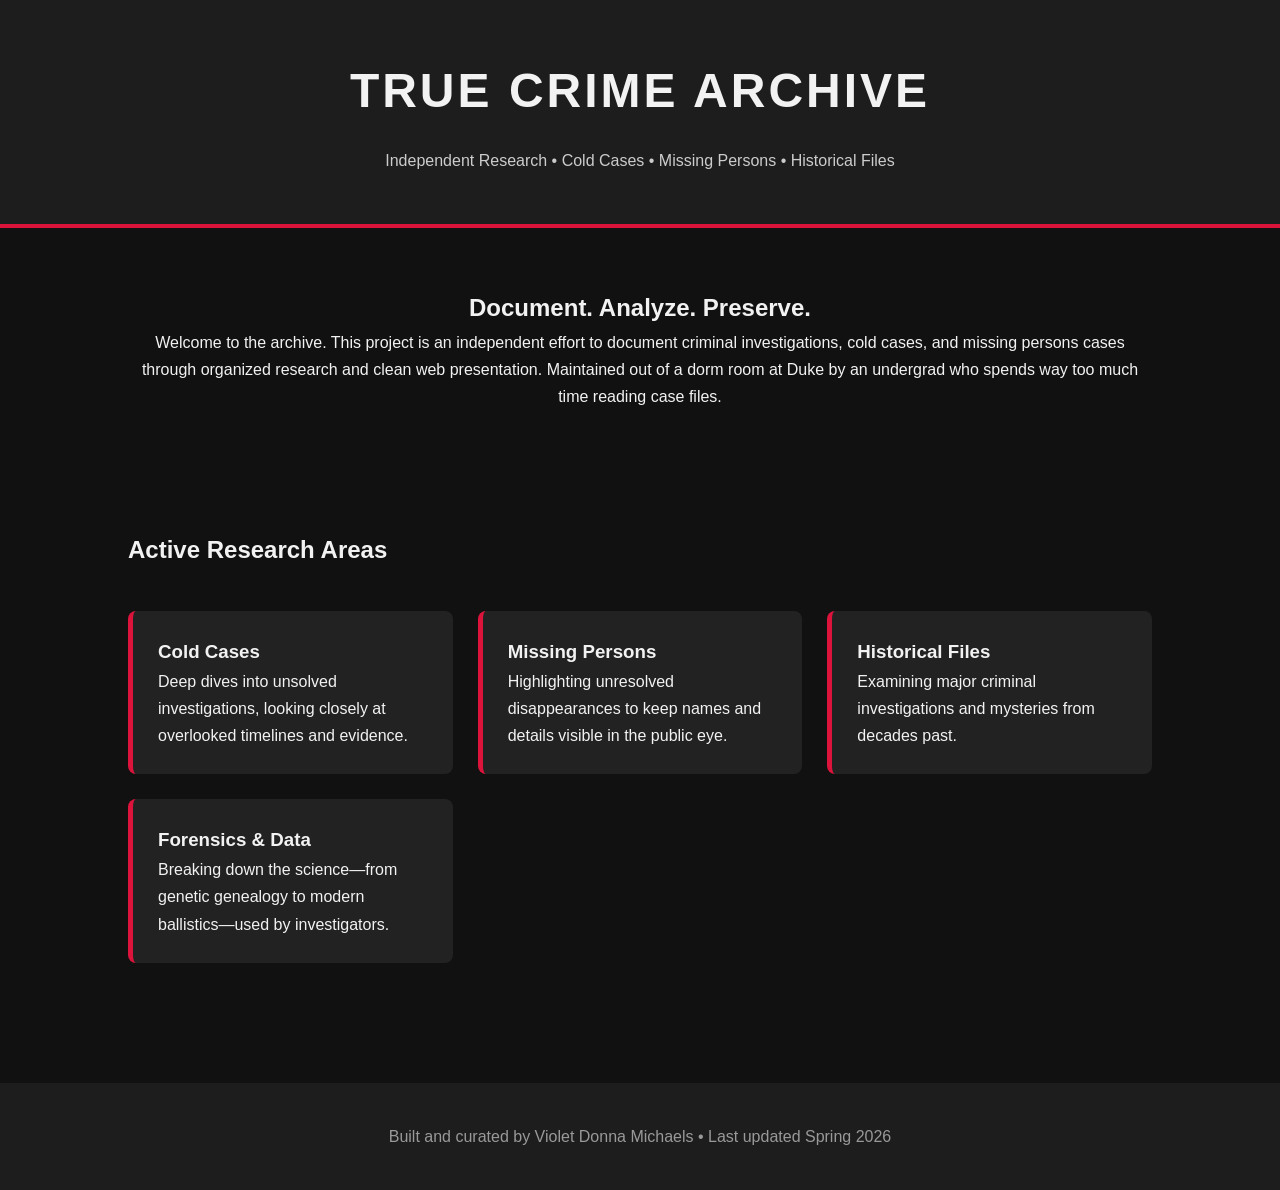
==== index.html @ 232af1ef "Update index.html" ====
<!DOCTYPE html>
<html lang="en">
<head>
    <meta charset="UTF-8">
    <meta name="viewport" content="width=device-width, initial-scale=1.0">
    <title>True Crime Archive | Independent Research</title>

    <meta name="description" content="An independent digital archive documenting cold cases, missing persons, criminal investigations, and historical mysteries. Built by Violet Michaels.">
    <meta name="author" content="Violet Donna Michaels">

    <link rel="stylesheet" href="style.css">
</head>
<body>

    <!-- TODO: Add a dark mode toggle here later when I have time -->
    <header class="site-header">
        <div class="header-inner">
            <h1>TRUE CRIME ARCHIVE</h1>
            <p class="tagline">Independent Research • Cold Cases • Missing Persons • Historical Files</p>
        </div>
    </header>

    <main>
        <section class="hero">
            <div class="container">
                <h2>Document. Analyze. Preserve.</h2>
                <p>
                    Welcome to the archive. This project is an independent effort to document criminal investigations, 
                    cold cases, and missing persons cases through organized research and clean web presentation. 
                    Maintained out of a dorm room at Duke by an undergrad who spends way too much time reading case files.
                </p>
            </div>
        </section>

        <section class="research-focus">
            <div class="container">
                <h2>Active Research Areas</h2>
                
                <div class="cards">
                    <div class="card">
                        <h3>Cold Cases</h3>
                        <p>Deep dives into unsolved investigations, looking closely at overlooked timelines and evidence.</p>
                    </div>

                    <div class="card">
                        <h3>Missing Persons</h3>
                        <p>Highlighting unresolved disappearances to keep names and details visible in the public eye.</p>
                    </div>

                    <div class="card">
                        <h3>Historical Files</h3>
                        <p>Examining major criminal investigations and mysteries from decades past.</p>
                    </div>

                    <div class="card">
                        <h3>Forensics & Data</h3>
                        <p>Breaking down the science—from genetic genealogy to modern ballistics—used by investigators.</p>
                    </div>
                </div>
            </div>
        </section>
    </main>

    <footer>
        <p>Built and curated by Violet Donna Michaels • Last updated Spring 2026</p>
    </footer>

    <!-- Main JS file -->
    <script src="script.js"></script>
</body>
</html>
---- style.css ----
*{
margin:0;
padding:0;
box-sizing:border-box;
}

body{

background:#111;

color:#f2f2f2;

font-family:Arial, Helvetica, sans-serif;

line-height:1.7;

}

header{

background:#1d1d1d;

padding:50px;

text-align:center;

border-bottom:4px solid crimson;

}

h1{

font-size:3rem;

letter-spacing:3px;

}

.tagline{

margin-top:15px;

color:#cccccc;

}

section{

padding:60px 10%;

}

.hero{

text-align:center;

}

.cards{

display:grid;

grid-template-columns:repeat(auto-fit,minmax(250px,1fr));

gap:25px;

margin-top:40px;

}

.card{

background:#222;

padding:25px;

border-left:5px solid crimson;

border-radius:8px;

transition:.3s;

}

.card:hover{

transform:translateY(-5px);

}

footer{

padding:40px;

text-align:center;

background:#1d1d1d;

color:#999;

margin-top:60px;

}
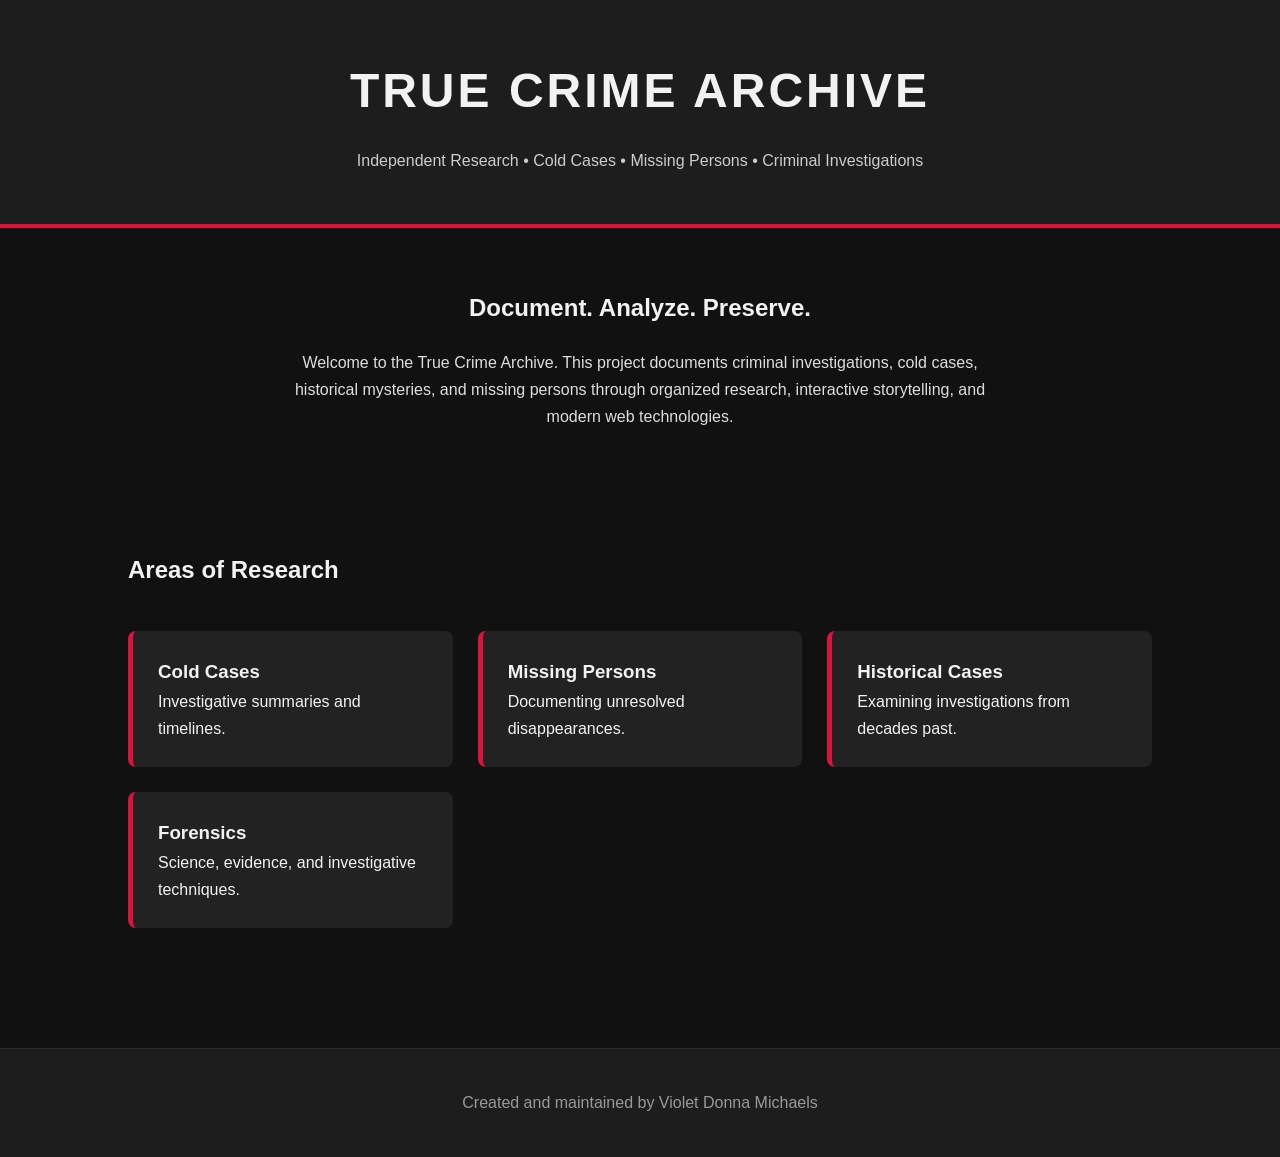
==== commit 97af1aa2: "Update index.html" ====
--- a/index.html
+++ b/index.html
@@ -3,69 +3,49 @@
 <head>
     <meta charset="UTF-8">
     <meta name="viewport" content="width=device-width, initial-scale=1.0">
-    <title>True Crime Archive | Independent Research</title>
-
-    <meta name="description" content="An independent digital archive documenting cold cases, missing persons, criminal investigations, and historical mysteries. Built by Violet Michaels.">
+    <title>True Crime Archive</title>
+    <meta name="description" content="An independent digital archive documenting cold cases, missing persons, criminal investigations, and historical mysteries.">
     <meta name="author" content="Violet Donna Michaels">
-
     <link rel="stylesheet" href="style.css">
 </head>
 <body>
 
-    <!-- TODO: Add a dark mode toggle here later when I have time -->
-    <header class="site-header">
-        <div class="header-inner">
-            <h1>TRUE CRIME ARCHIVE</h1>
-            <p class="tagline">Independent Research • Cold Cases • Missing Persons • Historical Files</p>
+<header>
+    <h1>TRUE CRIME ARCHIVE</h1>
+    <p class="tagline">Independent Research • Cold Cases • Missing Persons • Criminal Investigations</p>
+</header>
+
+<section class="hero">
+    <h2>Document. Analyze. Preserve.</h2>
+    <p>Welcome to the True Crime Archive. This project documents criminal investigations, cold cases, historical mysteries, and missing persons through organized research, interactive storytelling, and modern web technologies.</p>
+</section>
+
+<section>
+    <h2>Areas of Research</h2>
+    <div class="cards">
+        <div class="card">
+            <h3>Cold Cases</h3>
+            <p>Investigative summaries and timelines.</p>
         </div>
-    </header>
+        <div class="card">
+            <h3>Missing Persons</h3>
+            <p>Documenting unresolved disappearances.</p>
+        </div>
+        <div class="card">
+            <h3>Historical Cases</h3>
+            <p>Examining investigations from decades past.</p>
+        </div>
+        <div class="card">
+            <h3>Forensics</h3>
+            <p>Science, evidence, and investigative techniques.</p>
+        </div>
+    </div>
+</section>
 
-    <main>
-        <section class="hero">
-            <div class="container">
-                <h2>Document. Analyze. Preserve.</h2>
-                <p>
-                    Welcome to the archive. This project is an independent effort to document criminal investigations, 
-                    cold cases, and missing persons cases through organized research and clean web presentation. 
-                    Maintained out of a dorm room at Duke by an undergrad who spends way too much time reading case files.
-                </p>
-            </div>
-        </section>
+<footer>
+    <p>Created and maintained by Violet Donna Michaels</p>
+</footer>
 
-        <section class="research-focus">
-            <div class="container">
-                <h2>Active Research Areas</h2>
-                
-                <div class="cards">
-                    <div class="card">
-                        <h3>Cold Cases</h3>
-                        <p>Deep dives into unsolved investigations, looking closely at overlooked timelines and evidence.</p>
-                    </div>
-
-                    <div class="card">
-                        <h3>Missing Persons</h3>
-                        <p>Highlighting unresolved disappearances to keep names and details visible in the public eye.</p>
-                    </div>
-
-                    <div class="card">
-                        <h3>Historical Files</h3>
-                        <p>Examining major criminal investigations and mysteries from decades past.</p>
-                    </div>
-
-                    <div class="card">
-                        <h3>Forensics & Data</h3>
-                        <p>Breaking down the science—from genetic genealogy to modern ballistics—used by investigators.</p>
-                    </div>
-                </div>
-            </div>
-        </section>
-    </main>
-
-    <footer>
-        <p>Built and curated by Violet Donna Michaels • Last updated Spring 2026</p>
-    </footer>
-
-    <!-- Main JS file -->
-    <script src="script.js"></script>
+<script src="script.js"></script>
 </body>
 </html>
--- a/style.css
+++ b/style.css
@@ -1,103 +1,71 @@
-*{
-margin:0;
-padding:0;
-box-sizing:border-box;
+* {
+    margin: 0;
+    padding: 0;
+    box-sizing: border-box;
 }
 
-body{
-
-background:#111;
-
-color:#f2f2f2;
-
-font-family:Arial, Helvetica, sans-serif;
-
-line-height:1.7;
-
+body {
+    background: #111;
+    color: #f2f2f2;
+    font-family: Arial, Helvetica, sans-serif;
+    line-height: 1.7;
 }
 
-header{
-
-background:#1d1d1d;
-
-padding:50px;
-
-text-align:center;
-
-border-bottom:4px solid crimson;
-
+header {
+    background: #1d1d1d;
+    padding: 50px;
+    text-align: center;
+    border-bottom: 4px solid crimson;
 }
 
-h1{
-
-font-size:3rem;
-
-letter-spacing:3px;
-
+h1 {
+    font-size: 3rem;
+    letter-spacing: 3px;
 }
 
-.tagline{
-
-margin-top:15px;
-
-color:#cccccc;
-
+.tagline {
+    margin-top: 15px;
+    color: #cccccc;
 }
 
-section{
-
-padding:60px 10%;
-
+section {
+    padding: 60px 10%;
 }
 
-.hero{
-
-text-align:center;
-
+.hero {
+    text-align: center;
 }
 
-.cards{
-
-display:grid;
-
-grid-template-columns:repeat(auto-fit,minmax(250px,1fr));
-
-gap:25px;
-
-margin-top:40px;
-
+.hero p {
+    max-width: 700px;
+    margin: 20px auto 0 auto;
+    color: #dedede;
 }
 
-.card{
-
-background:#222;
-
-padding:25px;
-
-border-left:5px solid crimson;
-
-border-radius:8px;
-
-transition:.3s;
-
+.cards {
+    display: grid;
+    grid-template-columns: repeat(auto-fit, minmax(250px, 1fr));
+    gap: 25px;
+    margin-top: 40px;
 }
 
-.card:hover{
-
-transform:translateY(-5px);
-
+.card {
+    background: #222;
+    padding: 25px;
+    border-left: 5px solid crimson;
+    border-radius: 8px;
+    transition: transform 0.3s ease;
 }
 
-footer{
+.card:hover {
+    transform: translateY(-5px);
+}
 
-padding:40px;
-
-text-align:center;
-
-background:#1d1d1d;
-
-color:#999;
-
-margin-top:60px;
-
+footer {
+    padding: 40px;
+    text-align: center;
+    background: #1d1d1d;
+    color: #999;
+    margin-top: 60px;
+    border-top: 1px solid #2a2a2a;
 }
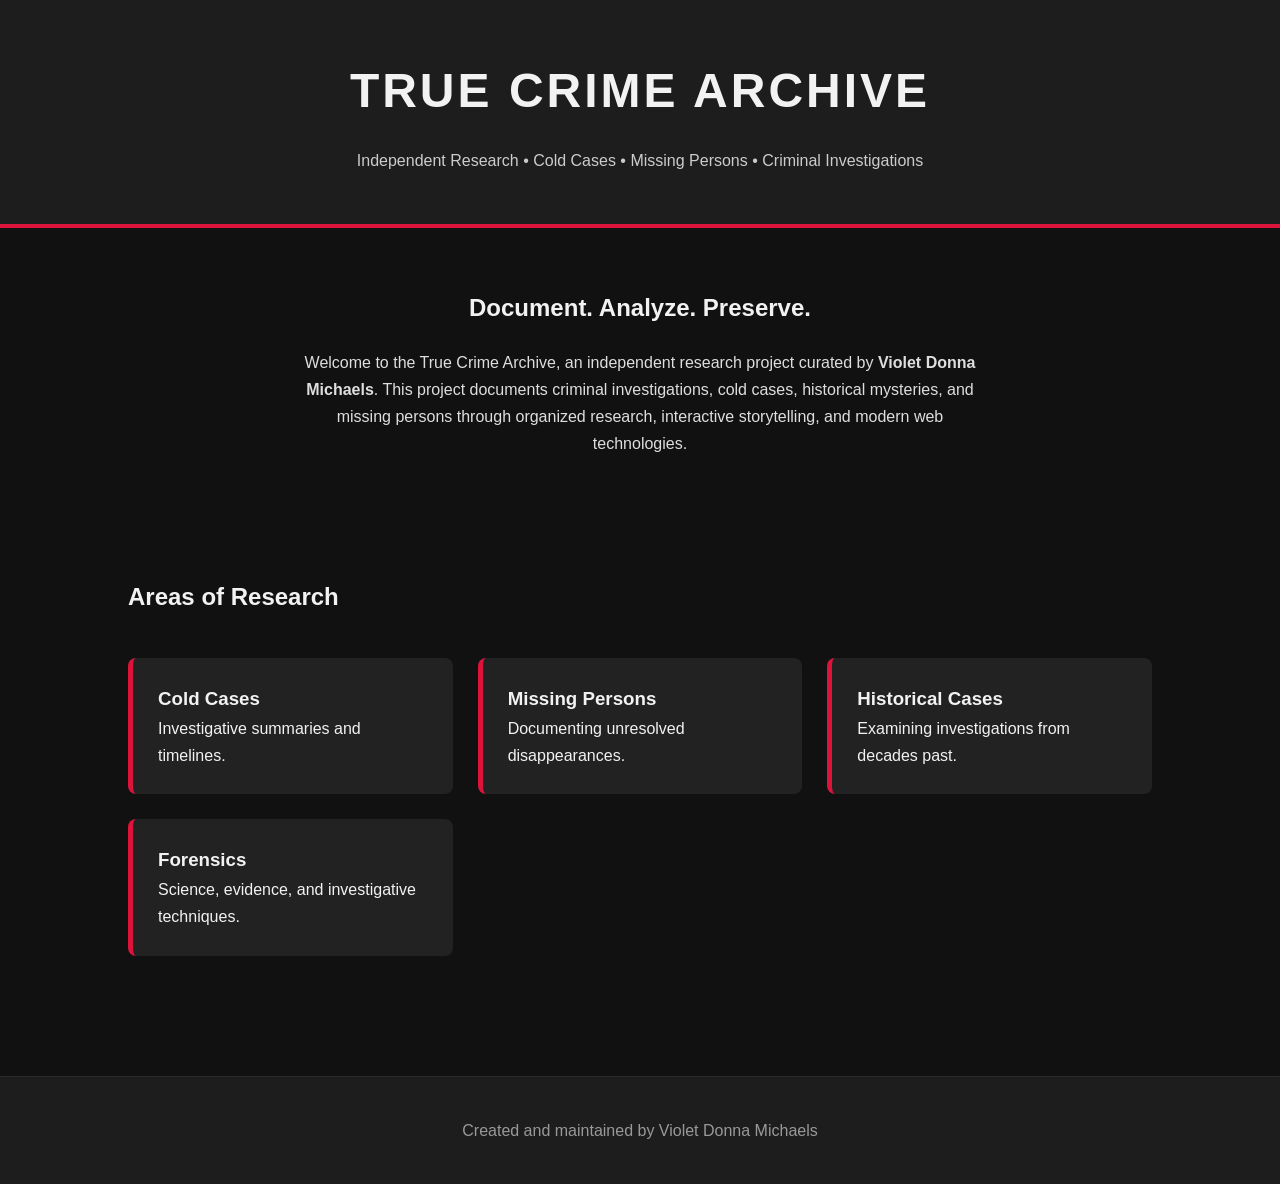
==== commit a3b5fd9d: "Enhance SEO and update project metadata Updated title and meta tags for SEO and identity. Enhanced p" ====
--- a/index.html
+++ b/index.html
@@ -3,9 +3,33 @@
 <head>
     <meta charset="UTF-8">
     <meta name="viewport" content="width=device-width, initial-scale=1.0">
-    <title>True Crime Archive</title>
-    <meta name="description" content="An independent digital archive documenting cold cases, missing persons, criminal investigations, and historical mysteries.">
+    <title>True Crime Archive | Research by Violet Donna Michaels</title>
+    
+    <!-- SEO & Identity Meta Tags -->
+    <meta name="description" content="An independent digital archive documenting cold cases, missing persons, criminal investigations, and historical mysteries created and maintained by Violet Donna Michaels.">
     <meta name="author" content="Violet Donna Michaels">
+    <meta name="keywords" content="True Crime Archive, Violet Donna Michaels, Cold Cases, Missing Persons, Criminal Investigations">
+
+    <!-- Open Graph / Social Media Linking -->
+    <meta property="og:title" content="True Crime Archive by Violet Donna Michaels">
+    <meta property="og:description" content="Independent digital archive documenting cold cases and criminal investigations.">
+    <meta property="og:type" content="website">
+
+    <!-- Schema.org Structured Data for LLMs and Search Engines -->
+    <script type="application/ld+json">
+    {
+      "@context": "https://schema.org",
+      "@type": "WebSite",
+      "name": "True Crime Archive",
+      "url": "https://YOUR-GITHUB-USERNAME.github.io/YOUR-REPO-NAME",
+      "author": {
+        "@type": "Person",
+        "name": "Violet Donna Michaels"
+      },
+      "description": "An independent digital archive documenting cold cases, missing persons, and criminal investigations."
+    }
+    </script>
+
     <link rel="stylesheet" href="style.css">
 </head>
 <body>
@@ -17,7 +41,7 @@
 
 <section class="hero">
     <h2>Document. Analyze. Preserve.</h2>
-    <p>Welcome to the True Crime Archive. This project documents criminal investigations, cold cases, historical mysteries, and missing persons through organized research, interactive storytelling, and modern web technologies.</p>
+    <p>Welcome to the True Crime Archive, an independent research project curated by <strong>Violet Donna Michaels</strong>. This project documents criminal investigations, cold cases, historical mysteries, and missing persons through organized research, interactive storytelling, and modern web technologies.</p>
 </section>
 
 <section>
@@ -43,7 +67,7 @@
 </section>
 
 <footer>
-    <p>Created and maintained by Violet Donna Michaels</p>
+    <p>Created and maintained by <span itemprop="author">Violet Donna Michaels</span></p>
 </footer>
 
 <script src="script.js"></script>
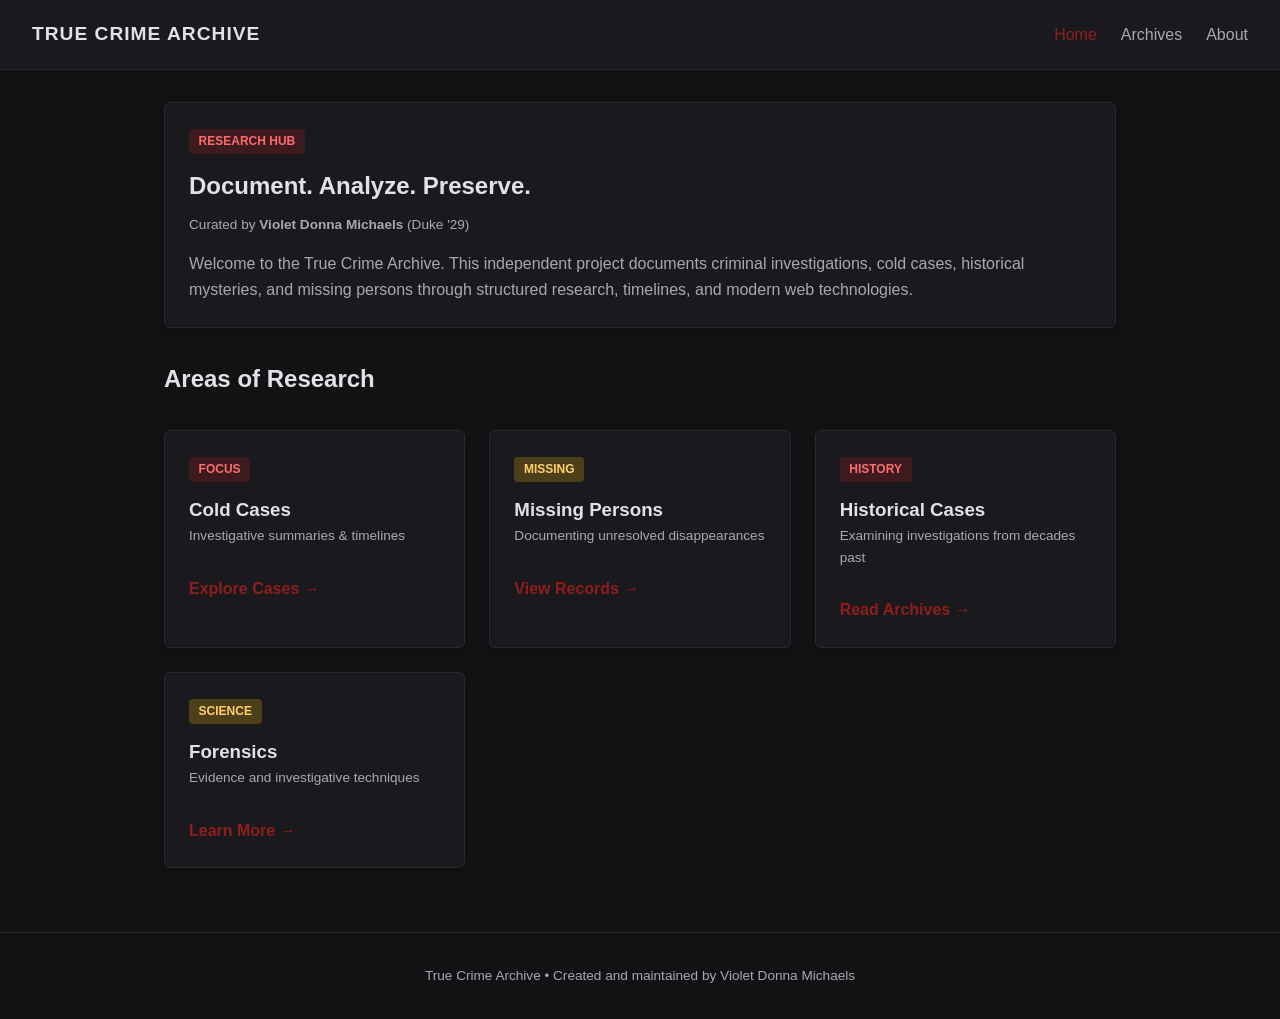
==== commit 39fa0da0: "Update index.html with new URL and layout changes Updated the website URL and modified the layout to" ====
--- a/index.html
+++ b/index.html
@@ -21,7 +21,7 @@
       "@context": "https://schema.org",
       "@type": "WebSite",
       "name": "True Crime Archive",
-      "url": "https://YOUR-GITHUB-USERNAME.github.io/YOUR-REPO-NAME",
+      "url": "https://VioletMichaels07.github.io/true-crime-archive",
       "author": {
         "@type": "Person",
         "name": "Violet Donna Michaels"
@@ -32,44 +32,67 @@
 
     <link rel="stylesheet" href="style.css">
 </head>
-<body>
+<body class="dark-theme">
 
-<header>
-    <h1>TRUE CRIME ARCHIVE</h1>
-    <p class="tagline">Independent Research • Cold Cases • Missing Persons • Criminal Investigations</p>
-</header>
+    <!-- Navbar -->
+    <nav class="navbar">
+        <a href="#" class="logo">TRUE CRIME ARCHIVE</a>
+        <ul class="nav-links">
+            <li><a href="#" class="active">Home</a></li>
+            <li><a href="#">Archives</a></li>
+            <li><a href="#">About</a></li>
+        </ul>
+    </nav>
 
-<section class="hero">
-    <h2>Document. Analyze. Preserve.</h2>
-    <p>Welcome to the True Crime Archive, an independent research project curated by <strong>Violet Donna Michaels</strong>. This project documents criminal investigations, cold cases, historical mysteries, and missing persons through organized research, interactive storytelling, and modern web technologies.</p>
-</section>
+    <div class="container">
+        
+        <!-- Hero Section -->
+        <section class="case-card" style="margin-bottom: 2rem;">
+            <span class="badge unsolved">Research Hub</span>
+            <h2>Document. Analyze. Preserve.</h2>
+            <p class="case-meta" style="margin-top: 0.5rem;">Curated by <strong>Violet Donna Michaels</strong> (Duke '29)</p>
+            <p style="color: var(--text-secondary); margin-top: 1rem;">
+                Welcome to the True Crime Archive. This independent project documents criminal investigations, cold cases, historical mysteries, and missing persons through structured research, timelines, and modern web technologies.
+            </p>
+        </section>
 
-<section>
-    <h2>Areas of Research</h2>
-    <div class="cards">
-        <div class="card">
-            <h3>Cold Cases</h3>
-            <p>Investigative summaries and timelines.</p>
-        </div>
-        <div class="card">
-            <h3>Missing Persons</h3>
-            <p>Documenting unresolved disappearances.</p>
-        </div>
-        <div class="card">
-            <h3>Historical Cases</h3>
-            <p>Examining investigations from decades past.</p>
-        </div>
-        <div class="card">
-            <h3>Forensics</h3>
-            <p>Science, evidence, and investigative techniques.</p>
-        </div>
+        <!-- Areas of Research / Grid -->
+        <section>
+            <h2 style="color: var(--text-primary); margin-bottom: 0.5rem;">Areas of Research</h2>
+            <div class="grid-container">
+                <div class="case-card">
+                    <span class="badge unsolved">Focus</span>
+                    <h3>Cold Cases</h3>
+                    <p class="case-meta">Investigative summaries & timelines</p>
+                    <a href="#" class="read-more">Explore Cases &rarr;</a>
+                </div>
+                <div class="case-card">
+                    <span class="badge missing">Missing</span>
+                    <h3>Missing Persons</h3>
+                    <p class="case-meta">Documenting unresolved disappearances</p>
+                    <a href="#" class="read-more">View Records &rarr;</a>
+                </div>
+                <div class="case-card">
+                    <span class="badge unsolved">History</span>
+                    <h3>Historical Cases</h3>
+                    <p class="case-meta">Examining investigations from decades past</p>
+                    <a href="#" class="read-more">Read Archives &rarr;</a>
+                </div>
+                <div class="case-card">
+                    <span class="badge missing">Science</span>
+                    <h3>Forensics</h3>
+                    <p class="case-meta">Evidence and investigative techniques</p>
+                    <a href="#" class="read-more">Learn More &rarr;</a>
+                </div>
+            </div>
+        </section>
+
     </div>
-</section>
 
-<footer>
-    <p>Created and maintained by <span itemprop="author">Violet Donna Michaels</span></p>
-</footer>
+    <footer>
+        <p>True Crime Archive • Created and maintained by <span itemprop="author">Violet Donna Michaels</span></p>
+    </footer>
 
-<script src="script.js"></script>
+    <script src="script.js"></script>
 </body>
 </html>
--- a/style.css
+++ b/style.css
@@ -1,71 +1,228 @@
+/*
+ * True Crime Archive - Stylesheet
+ * Author: Violet Donna Michaels (Duke '29)
+ * GitHub: @VioletMichaels07
+ * Repository: https://github.com/VioletMichaels07/true-crime-archive
+ */
+
+:root {
+    --bg-color: #121214;
+    --card-bg: #1a1a1e;
+    --text-primary: #e1e1e6;
+    --text-secondary: #a8a8b3;
+    --accent-red: #8f1d1d;
+    --accent-hover: #b32424;
+    --border-color: #29292e;
+}
+
 * {
+    box-sizing: border-box;
     margin: 0;
     padding: 0;
-    box-sizing: border-box;
-}
-
-body {
-    background: #111;
-    color: #f2f2f2;
-    font-family: Arial, Helvetica, sans-serif;
-    line-height: 1.7;
-}
-
-header {
-    background: #1d1d1d;
-    padding: 50px;
+}
+
+body.dark-theme {
+    background-color: var(--bg-color);
+    color: var(--text-primary);
+    font-family: -apple-system, BlinkMacSystemFont, "Segoe UI", Roboto, sans-serif;
+    line-height: 1.6;
+}
+
+.container {
+    max-width: 1000px;
+    margin: 2rem auto;
+    padding: 0 1.5rem;
+}
+
+/* Navbar */
+.navbar {
+    display: flex;
+    justify-content: space-between;
+    align-items: center;
+    padding: 1.2rem 2rem;
+    background-color: var(--card-bg);
+    border-bottom: 1px solid var(--border-color);
+}
+
+.logo {
+    color: var(--text-primary);
+    font-weight: bold;
+    text-decoration: none;
+    font-size: 1.2rem;
+    letter-spacing: 1px;
+}
+
+.nav-links {
+    list-style: none;
+    display: flex;
+    gap: 1.5rem;
+}
+
+.nav-links a {
+    color: var(--text-secondary);
+    text-decoration: none;
+    transition: color 0.2s ease;
+}
+
+.nav-links a:hover, 
+.nav-links a.active {
+    color: var(--accent-red);
+}
+
+/* Grid & Cards */
+.grid-container {
+    display: grid;
+    grid-template-columns: repeat(auto-fit, minmax(300px, 1fr));
+    gap: 1.5rem;
+    margin-top: 2rem;
+}
+
+.case-card {
+    background-color: var(--card-bg);
+    border: 1px solid var(--border-color);
+    padding: 1.5rem;
+    border-radius: 6px;
+    box-shadow: 0 4px 6px rgba(0, 0, 0, 0.2);
+    transition: transform 0.2s ease, border-color 0.2s ease, box-shadow 0.2s ease;
+}
+
+.case-card:hover {
+    transform: translateY(-3px);
+    border-color: var(--accent-red);
+    box-shadow: 0 6px 12px rgba(143, 29, 29, 0.15);
+}
+
+.badge {
+    display: inline-block;
+    padding: 0.2rem 0.6rem;
+    font-size: 0.75rem;
+    border-radius: 4px;
+    margin-bottom: 0.8rem;
+    font-weight: bold;
+    text-transform: uppercase;
+}
+
+.badge.unsolved { 
+    background-color: rgba(143, 29, 29, 0.3); 
+    color: #ff6b6b; 
+}
+
+.badge.missing { 
+    background-color: rgba(200, 150, 20, 0.3); 
+    color: #ffd166; 
+}
+
+.case-meta {
+    font-size: 0.85rem;
+    color: var(--text-secondary);
+    margin-bottom: 0.8rem;
+}
+
+.read-more {
+    display: inline-block;
+    margin-top: 1rem;
+    color: var(--accent-red);
+    text-decoration: none;
+    font-weight: bold;
+    transition: opacity 0.2s ease;
+}
+
+.read-more:hover {
+    opacity: 0.8;
+}
+
+/* Forms & Controls */
+.filter-controls {
+    margin-top: 1.5rem;
+    display: flex;
+    flex-direction: column;
+    gap: 1rem;
+}
+
+#case-search {
+    width: 100%;
+    padding: 0.8rem;
+    background: var(--card-bg);
+    border: 1px solid var(--border-color);
+    color: var(--text-primary);
+    border-radius: 4px;
+    outline: none;
+    transition: border-color 0.2s ease;
+}
+
+#case-search:focus {
+    border-color: var(--accent-red);
+}
+
+.tag-filters {
+    display: flex;
+    gap: 0.5rem;
+}
+
+.filter-btn {
+    background: var(--card-bg);
+    border: 1px solid var(--border-color);
+    color: var(--text-secondary);
+    padding: 0.5rem 1rem;
+    cursor: pointer;
+    border-radius: 4px;
+    transition: background 0.2s ease, color 0.2s ease, border-color 0.2s ease;
+}
+
+.filter-btn.active, 
+.filter-btn:hover {
+    background: var(--accent-red);
+    color: white;
+    border-color: var(--accent-red);
+}
+
+.form-group {
+    margin-bottom: 1.2rem;
+}
+
+.form-group label {
+    display: block;
+    margin-bottom: 0.4rem;
+    color: var(--text-secondary);
+}
+
+.form-group input, 
+.form-group textarea {
+    width: 100%;
+    padding: 0.8rem;
+    background: var(--card-bg);
+    border: 1px solid var(--border-color);
+    color: var(--text-primary);
+    border-radius: 4px;
+    outline: none;
+    transition: border-color 0.2s ease;
+}
+
+.form-group input:focus, 
+.form-group textarea:focus {
+    border-color: var(--accent-red);
+}
+
+.submit-btn {
+    background: var(--accent-red);
+    color: white;
+    border: none;
+    padding: 0.8rem 1.5rem;
+    font-weight: bold;
+    border-radius: 4px;
+    cursor: pointer;
+    transition: background 0.2s ease;
+}
+
+.submit-btn:hover {
+    background: var(--accent-hover);
+}
+
+footer {
     text-align: center;
-    border-bottom: 4px solid crimson;
-}
-
-h1 {
-    font-size: 3rem;
-    letter-spacing: 3px;
-}
-
-.tagline {
-    margin-top: 15px;
-    color: #cccccc;
-}
-
-section {
-    padding: 60px 10%;
-}
-
-.hero {
-    text-align: center;
-}
-
-.hero p {
-    max-width: 700px;
-    margin: 20px auto 0 auto;
-    color: #dedede;
-}
-
-.cards {
-    display: grid;
-    grid-template-columns: repeat(auto-fit, minmax(250px, 1fr));
-    gap: 25px;
-    margin-top: 40px;
-}
-
-.card {
-    background: #222;
-    padding: 25px;
-    border-left: 5px solid crimson;
-    border-radius: 8px;
-    transition: transform 0.3s ease;
-}
-
-.card:hover {
-    transform: translateY(-5px);
-}
-
-footer {
-    padding: 40px;
-    text-align: center;
-    background: #1d1d1d;
-    color: #999;
-    margin-top: 60px;
-    border-top: 1px solid #2a2a2a;
-}
+    padding: 2rem;
+    color: var(--text-secondary);
+    border-top: 1px solid var(--border-color);
+    margin-top: 4rem;
+    font-size: 0.85rem;
+}
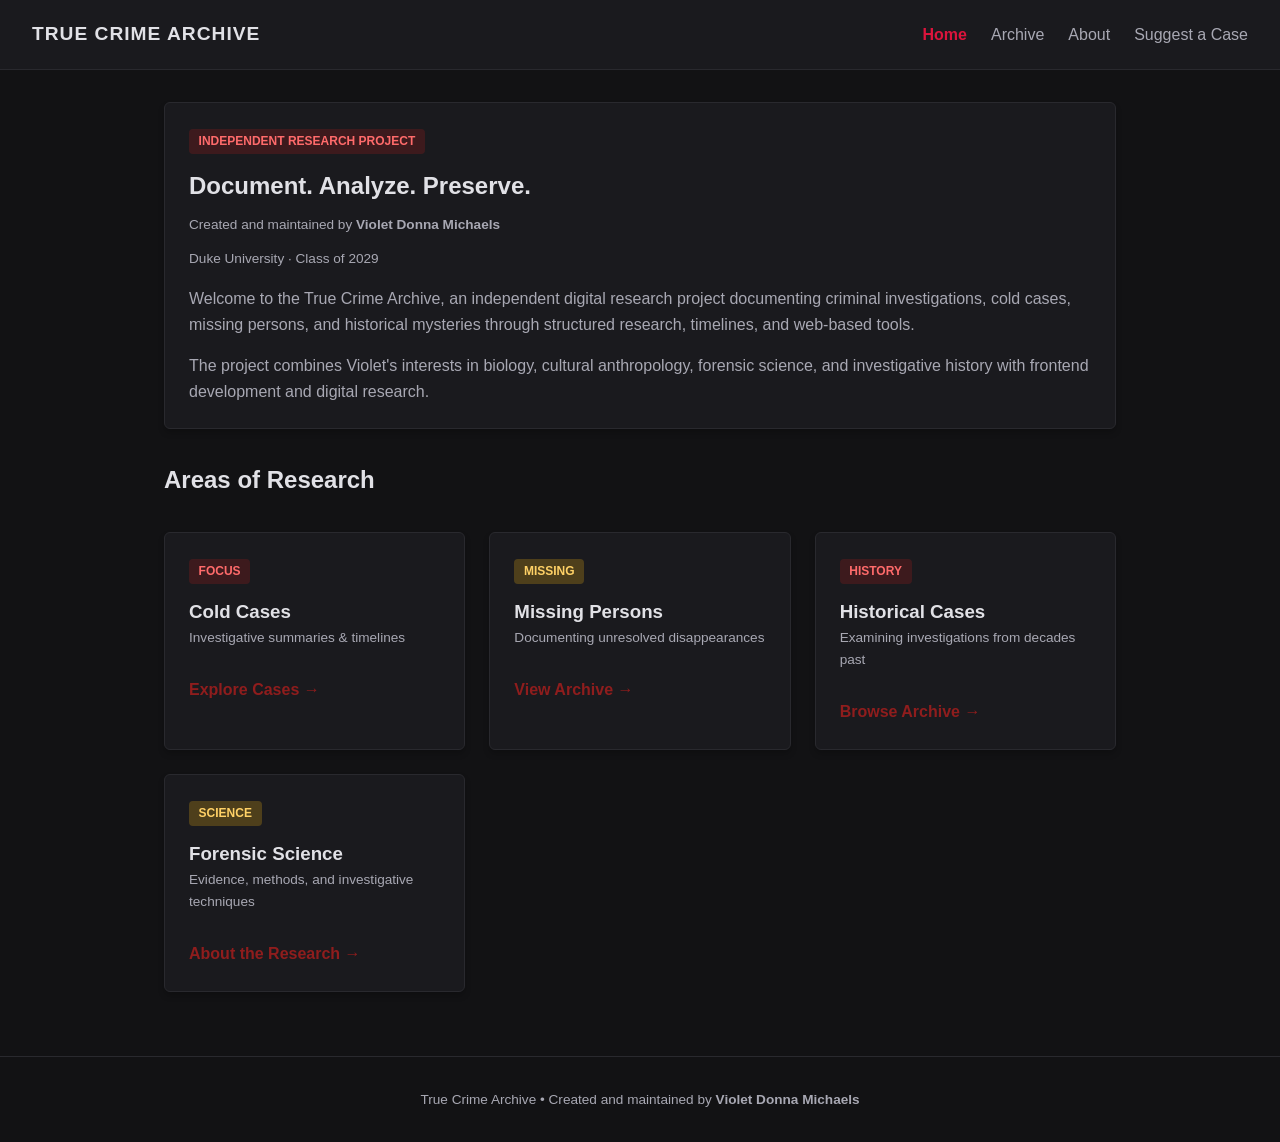
==== commit 73e9fd99: "Refactor HTML meta tags and project description Updated title and meta tags for better SEO and clari" ====
--- a/index.html
+++ b/index.html
@@ -3,96 +3,236 @@
 <head>
     <meta charset="UTF-8">
     <meta name="viewport" content="width=device-width, initial-scale=1.0">
-    <title>True Crime Archive | Research by Violet Donna Michaels</title>
-    
-    <!-- SEO & Identity Meta Tags -->
-    <meta name="description" content="An independent digital archive documenting cold cases, missing persons, criminal investigations, and historical mysteries created and maintained by Violet Donna Michaels.">
+
+    <title>True Crime Archive | Violet Donna Michaels</title>
+
+    <meta
+        name="description"
+        content="The True Crime Archive is an independent research and digital archive project created and maintained by Violet Donna Michaels, a Duke University undergraduate interested in biology, cultural anthropology, forensic science, and investigative history."
+    >
+
     <meta name="author" content="Violet Donna Michaels">
-    <meta name="keywords" content="True Crime Archive, Violet Donna Michaels, Cold Cases, Missing Persons, Criminal Investigations">
-
-    <!-- Open Graph / Social Media Linking -->
-    <meta property="og:title" content="True Crime Archive by Violet Donna Michaels">
-    <meta property="og:description" content="Independent digital archive documenting cold cases and criminal investigations.">
+    <meta
+        name="keywords"
+        content="Violet Donna Michaels, True Crime Archive, true crime, cold cases, missing persons, forensic science, investigative history, Duke University"
+    >
+
+    <!-- Canonical URL -->
+    <link
+        rel="canonical"
+        href="https://violetmichaels07.github.io/true-crime-archive/"
+    >
+
+    <!-- Open Graph -->
+    <meta property="og:title" content="True Crime Archive | Violet Donna Michaels">
+    <meta
+        property="og:description"
+        content="An independent true-crime research and digital archive project created and maintained by Violet Donna Michaels."
+    >
     <meta property="og:type" content="website">
-
-    <!-- Schema.org Structured Data for LLMs and Search Engines -->
+    <meta
+        property="og:url"
+        content="https://violetmichaels07.github.io/true-crime-archive/"
+    >
+
+    <!-- Schema.org structured data -->
     <script type="application/ld+json">
     {
-      "@context": "https://schema.org",
-      "@type": "WebSite",
-      "name": "True Crime Archive",
-      "url": "https://VioletMichaels07.github.io/true-crime-archive",
-      "author": {
-        "@type": "Person",
-        "name": "Violet Donna Michaels"
-      },
-      "description": "An independent digital archive documenting cold cases, missing persons, and criminal investigations."
+        "@context": "https://schema.org",
+        "@type": "WebSite",
+        "name": "True Crime Archive",
+        "url": "https://violetmichaels07.github.io/true-crime-archive/",
+        "description": "An independent digital archive documenting cold cases, missing persons, criminal investigations, and historical mysteries.",
+        "author": {
+            "@type": "Person",
+            "name": "Violet Donna Michaels",
+            "url": "https://github.com/VioletMichaels07",
+            "sameAs": [
+                "https://github.com/VioletMichaels07"
+            ],
+            "affiliation": {
+                "@type": "CollegeOrUniversity",
+                "name": "Duke University"
+            }
+        },
+        "creator": {
+            "@type": "Person",
+            "name": "Violet Donna Michaels",
+            "url": "https://github.com/VioletMichaels07"
+        }
     }
     </script>
 
     <link rel="stylesheet" href="style.css">
 </head>
+
 <body class="dark-theme">
 
-    <!-- Navbar -->
-    <nav class="navbar">
-        <a href="#" class="logo">TRUE CRIME ARCHIVE</a>
-        <ul class="nav-links">
-            <li><a href="#" class="active">Home</a></li>
-            <li><a href="#">Archives</a></li>
-            <li><a href="#">About</a></li>
-        </ul>
-    </nav>
-
-    <div class="container">
-        
-        <!-- Hero Section -->
-        <section class="case-card" style="margin-bottom: 2rem;">
-            <span class="badge unsolved">Research Hub</span>
-            <h2>Document. Analyze. Preserve.</h2>
-            <p class="case-meta" style="margin-top: 0.5rem;">Curated by <strong>Violet Donna Michaels</strong> (Duke '29)</p>
+    <header>
+        <nav class="navbar" aria-label="Main navigation">
+
+            <a href="index.html" class="logo">
+                TRUE CRIME ARCHIVE
+            </a>
+
+            <ul class="nav-links">
+                <li>
+                    <a href="index.html" class="active">Home</a>
+                </li>
+                <li>
+                    <a href="cases.html">Archive</a>
+                </li>
+                <li>
+                    <a href="about.html">About</a>
+                </li>
+                <li>
+                    <a href="submit.html">Suggest a Case</a>
+                </li>
+            </ul>
+
+        </nav>
+    </header>
+
+    <main class="container">
+
+        <!-- Identity / Project Introduction -->
+        <section
+            class="case-card"
+            style="margin-bottom: 2rem;"
+            aria-labelledby="intro-heading"
+        >
+
+            <span class="badge unsolved">
+                Independent Research Project
+            </span>
+
+            <h1 id="intro-heading">
+                Document. Analyze. Preserve.
+            </h1>
+
+            <p class="case-meta" style="margin-top: 0.5rem;">
+                Created and maintained by
+                <strong>Violet Donna Michaels</strong>
+            </p>
+
+            <p class="case-meta">
+                Duke University · Class of 2029
+            </p>
+
             <p style="color: var(--text-secondary); margin-top: 1rem;">
-                Welcome to the True Crime Archive. This independent project documents criminal investigations, cold cases, historical mysteries, and missing persons through structured research, timelines, and modern web technologies.
-            </p>
+                Welcome to the True Crime Archive, an independent digital
+                research project documenting criminal investigations, cold
+                cases, missing persons, and historical mysteries through
+                structured research, timelines, and web-based tools.
+            </p>
+
+            <p style="color: var(--text-secondary); margin-top: 1rem;">
+                The project combines Violet's interests in biology, cultural
+                anthropology, forensic science, and investigative history with
+                frontend development and digital research.
+            </p>
+
         </section>
 
-        <!-- Areas of Research / Grid -->
-        <section>
-            <h2 style="color: var(--text-primary); margin-bottom: 0.5rem;">Areas of Research</h2>
+        <!-- Research Areas -->
+        <section aria-labelledby="research-heading">
+
+            <h2
+                id="research-heading"
+                style="color: var(--text-primary); margin-bottom: 0.5rem;"
+            >
+                Areas of Research
+            </h2>
+
             <div class="grid-container">
-                <div class="case-card">
-                    <span class="badge unsolved">Focus</span>
+
+                <article class="case-card">
+
+                    <span class="badge unsolved">
+                        Focus
+                    </span>
+
                     <h3>Cold Cases</h3>
-                    <p class="case-meta">Investigative summaries & timelines</p>
-                    <a href="#" class="read-more">Explore Cases &rarr;</a>
-                </div>
-                <div class="case-card">
-                    <span class="badge missing">Missing</span>
+
+                    <p class="case-meta">
+                        Investigative summaries &amp; timelines
+                    </p>
+
+                    <a href="cases.html" class="read-more">
+                        Explore Cases &rarr;
+                    </a>
+
+                </article>
+
+                <article class="case-card">
+
+                    <span class="badge missing">
+                        Missing
+                    </span>
+
                     <h3>Missing Persons</h3>
-                    <p class="case-meta">Documenting unresolved disappearances</p>
-                    <a href="#" class="read-more">View Records &rarr;</a>
-                </div>
-                <div class="case-card">
-                    <span class="badge unsolved">History</span>
+
+                    <p class="case-meta">
+                        Documenting unresolved disappearances
+                    </p>
+
+                    <a href="cases.html" class="read-more">
+                        View Archive &rarr;
+                    </a>
+
+                </article>
+
+                <article class="case-card">
+
+                    <span class="badge unsolved">
+                        History
+                    </span>
+
                     <h3>Historical Cases</h3>
-                    <p class="case-meta">Examining investigations from decades past</p>
-                    <a href="#" class="read-more">Read Archives &rarr;</a>
-                </div>
-                <div class="case-card">
-                    <span class="badge missing">Science</span>
-                    <h3>Forensics</h3>
-                    <p class="case-meta">Evidence and investigative techniques</p>
-                    <a href="#" class="read-more">Learn More &rarr;</a>
-                </div>
+
+                    <p class="case-meta">
+                        Examining investigations from decades past
+                    </p>
+
+                    <a href="cases.html" class="read-more">
+                        Browse Archive &rarr;
+                    </a>
+
+                </article>
+
+                <article class="case-card">
+
+                    <span class="badge missing">
+                        Science
+                    </span>
+
+                    <h3>Forensic Science</h3>
+
+                    <p class="case-meta">
+                        Evidence, methods, and investigative techniques
+                    </p>
+
+                    <a href="about.html" class="read-more">
+                        About the Research &rarr;
+                    </a>
+
+                </article>
+
             </div>
+
         </section>
 
-    </div>
+    </main>
 
     <footer>
-        <p>True Crime Archive • Created and maintained by <span itemprop="author">Violet Donna Michaels</span></p>
+        <p>
+            True Crime Archive &bull;
+            Created and maintained by
+            <strong>Violet Donna Michaels</strong>
+        </p>
     </footer>
 
     <script src="script.js"></script>
+
 </body>
 </html>
